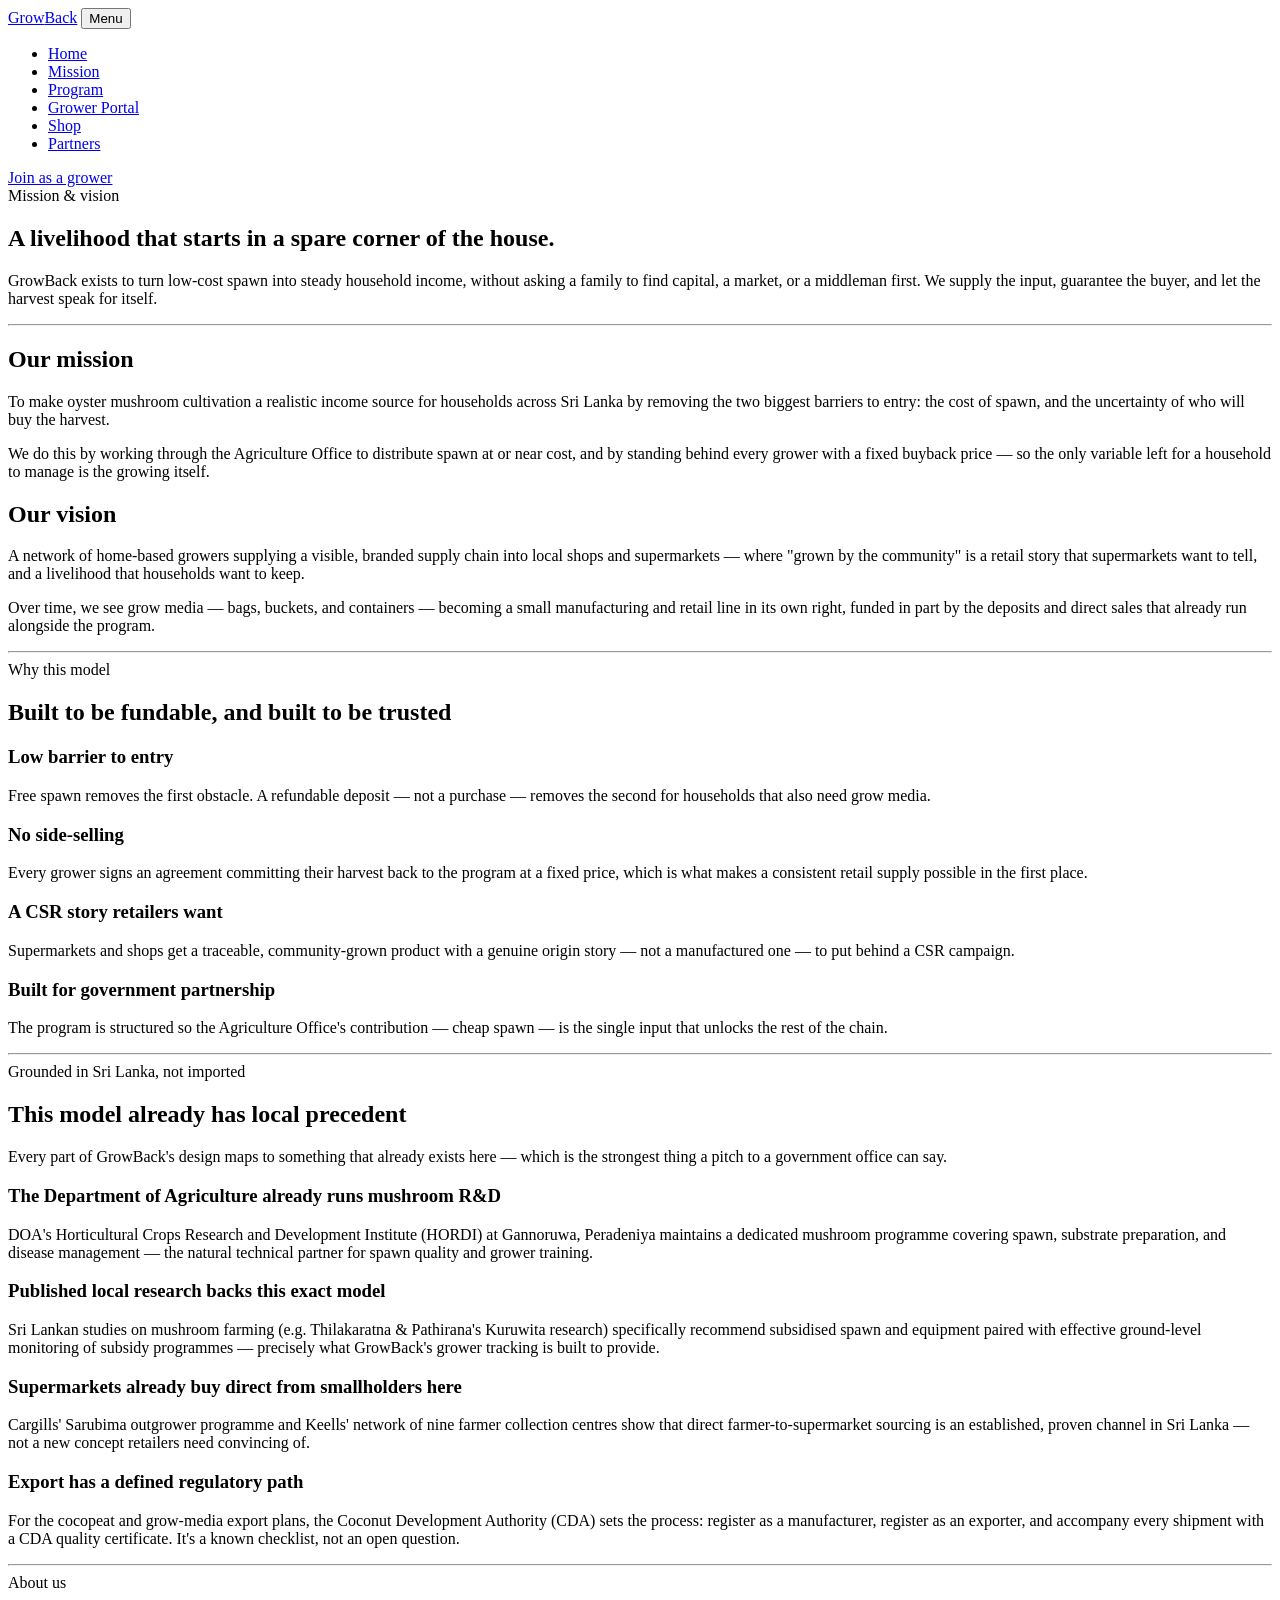
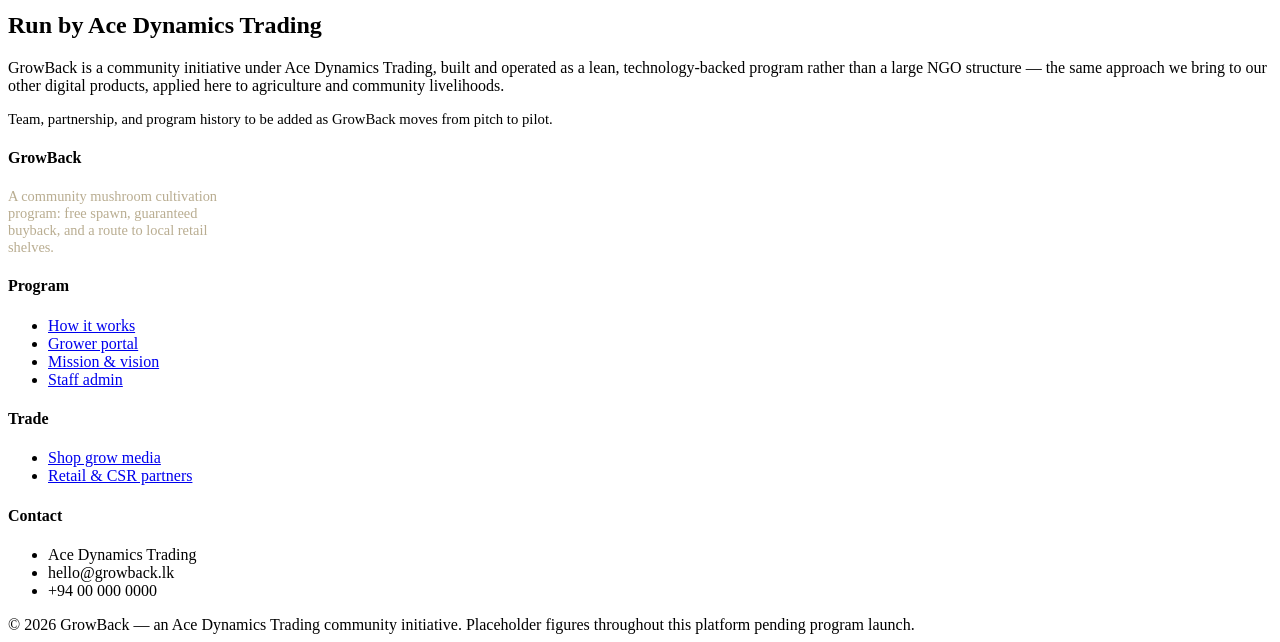
==== about.html @ 259f2a93 "Add files via upload" ====
<!DOCTYPE html>
<html lang="en">
<head>
<meta charset="UTF-8">
<meta name="viewport" content="width=device-width, initial-scale=1.0">
<title>Mission &amp; Vision — GrowBack</title>
<link rel="preconnect" href="https://fonts.googleapis.com">
<link href="https://fonts.googleapis.com/css2?family=Fraunces:ital,wght@0,340;0,460;0,560;1,460&family=Public+Sans:wght@400;500;600&display=swap" rel="stylesheet">
<link rel="stylesheet" href="css/styles.css">
</head>
<body>

<header class="site">
  <div class="site-nav">
    <a href="index.html" class="wordmark">Grow<span>Back</span></a>
    <button class="nav-toggle">Menu</button>
    <ul class="nav-links">
      <li><a href="index.html">Home</a></li>
      <li><a href="about.html" class="active">Mission</a></li>
      <li><a href="program.html">Program</a></li>
      <li><a href="portal.html">Grower Portal</a></li>
      <li><a href="shop.html">Shop</a></li>
      <li><a href="partners.html">Partners</a></li>
    </ul>
    <div id="google_translate_element" class="gtranslate"></div>
    <a href="portal.html#signup" class="nav-cta">Join as a grower</a>
  </div>
</header>

<section class="tight">
  <div class="container">
    <div class="eyebrow">Mission &amp; vision</div>
    <h1 class="max-measure">A livelihood that starts in a spare corner of the house.</h1>
    <p class="lede max-measure">GrowBack exists to turn low-cost spawn into steady household income, without asking a family to find capital, a market, or a middleman first. We supply the input, guarantee the buyer, and let the harvest speak for itself.</p>
  </div>
</section>

<hr class="rule">

<section>
  <div class="container two-col">
    <div>
      <h2>Our mission</h2>
      <p>To make oyster mushroom cultivation a realistic income source for households across Sri Lanka by removing the two biggest barriers to entry: the cost of spawn, and the uncertainty of who will buy the harvest.</p>
      <p>We do this by working through the Agriculture Office to distribute spawn at or near cost, and by standing behind every grower with a fixed buyback price — so the only variable left for a household to manage is the growing itself.</p>
    </div>
    <div>
      <h2>Our vision</h2>
      <p>A network of home-based growers supplying a visible, branded supply chain into local shops and supermarkets — where "grown by the community" is a retail story that supermarkets want to tell, and a livelihood that households want to keep.</p>
      <p>Over time, we see grow media — bags, buckets, and containers — becoming a small manufacturing and retail line in its own right, funded in part by the deposits and direct sales that already run alongside the program.</p>
    </div>
  </div>
</section>

<hr class="rule">

<section style="background:var(--bg-alt);">
  <div class="container">
    <div class="section-head">
      <div class="eyebrow">Why this model</div>
      <h2>Built to be fundable, and built to be trusted</h2>
    </div>
    <div class="card-grid">
      <div class="card">
        <h3>Low barrier to entry</h3>
        <p style="color:var(--ink-soft);">Free spawn removes the first obstacle. A refundable deposit — not a purchase — removes the second for households that also need grow media.</p>
      </div>
      <div class="card">
        <h3>No side-selling</h3>
        <p style="color:var(--ink-soft);">Every grower signs an agreement committing their harvest back to the program at a fixed price, which is what makes a consistent retail supply possible in the first place.</p>
      </div>
      <div class="card">
        <h3>A CSR story retailers want</h3>
        <p style="color:var(--ink-soft);">Supermarkets and shops get a traceable, community-grown product with a genuine origin story — not a manufactured one — to put behind a CSR campaign.</p>
      </div>
      <div class="card">
        <h3>Built for government partnership</h3>
        <p style="color:var(--ink-soft);">The program is structured so the Agriculture Office's contribution — cheap spawn — is the single input that unlocks the rest of the chain.</p>
      </div>
    </div>
  </div>
</section>

<hr class="rule">

<section>
  <div class="container">
    <div class="section-head">
      <div class="eyebrow">Grounded in Sri Lanka, not imported</div>
      <h2>This model already has local precedent</h2>
      <p>Every part of GrowBack's design maps to something that already exists here — which is the strongest thing a pitch to a government office can say.</p>
    </div>
    <div class="card-grid">
      <div class="card">
        <h3>The Department of Agriculture already runs mushroom R&amp;D</h3>
        <p style="color:var(--ink-soft);">DOA's Horticultural Crops Research and Development Institute (HORDI) at Gannoruwa, Peradeniya maintains a dedicated mushroom programme covering spawn, substrate preparation, and disease management — the natural technical partner for spawn quality and grower training.</p>
      </div>
      <div class="card">
        <h3>Published local research backs this exact model</h3>
        <p style="color:var(--ink-soft);">Sri Lankan studies on mushroom farming (e.g. Thilakaratna &amp; Pathirana's Kuruwita research) specifically recommend subsidised spawn and equipment paired with effective ground-level monitoring of subsidy programmes — precisely what GrowBack's grower tracking is built to provide.</p>
      </div>
      <div class="card">
        <h3>Supermarkets already buy direct from smallholders here</h3>
        <p style="color:var(--ink-soft);">Cargills' Sarubima outgrower programme and Keells' network of nine farmer collection centres show that direct farmer-to-supermarket sourcing is an established, proven channel in Sri Lanka — not a new concept retailers need convincing of.</p>
      </div>
      <div class="card">
        <h3>Export has a defined regulatory path</h3>
        <p style="color:var(--ink-soft);">For the cocopeat and grow-media export plans, the Coconut Development Authority (CDA) sets the process: register as a manufacturer, register as an exporter, and accompany every shipment with a CDA quality certificate. It's a known checklist, not an open question.</p>
      </div>
    </div>
  </div>
</section>

<hr class="rule">

<section>
  <div class="container">
    <div class="section-head">
      <div class="eyebrow">About us</div>
      <h2>Run by Ace Dynamics Trading</h2>
      <p>GrowBack is a community initiative under Ace Dynamics Trading, built and operated as a lean, technology-backed program rather than a large NGO structure — the same approach we bring to our other digital products, applied here to agriculture and community livelihoods.</p>
      <p style="color:var(--ink-soft);font-size:.92rem;">Team, partnership, and program history to be added as GrowBack moves from pitch to pilot.</p>
    </div>
  </div>
</section>

<footer class="site">
  <div class="container">
    <div class="footer-grid">
      <div>
        <h4>GrowBack</h4>
        <p style="color:#B9AD91;font-size:.9rem;max-width:32ch;">A community mushroom cultivation program: free spawn, guaranteed buyback, and a route to local retail shelves.</p>
      </div>
      <div><h4>Program</h4><ul><li><a href="program.html">How it works</a></li><li><a href="portal.html">Grower portal</a></li><li><a href="about.html">Mission &amp; vision</a></li><li><a href="admin.html">Staff admin</a></li></ul></div>
      <div><h4>Trade</h4><ul><li><a href="shop.html">Shop grow media</a></li><li><a href="partners.html">Retail &amp; CSR partners</a></li></ul></div>
      <div><h4>Contact</h4><ul><li>Ace Dynamics Trading</li><li>hello@growback.lk</li><li>+94 00 000 0000</li></ul></div>
    </div>
    <div class="footer-bottom">
      <span>© 2026 GrowBack — an Ace Dynamics Trading community initiative.</span>
      <span>Placeholder figures throughout this platform pending program launch.</span>
    </div>
  </div>
</footer>
<script type="text/javascript">
  function googleTranslateElementInit() {
    new google.translate.TranslateElement({
      pageLanguage: 'en',
      includedLanguages: 'si,ta,en,hi,ar,zh-CN,fr,de,es,ja,ko,ru,pt,it,nl,th,vi,ur,bn,ms,tl,pl,tr,fa,he,el,sv,uk,ro,id',
      layout: google.translate.TranslateElement.InlineLayout.SIMPLE
    }, 'google_translate_element');
  }
</script>
<script type="text/javascript" src="https://translate.google.com/translate_a/element.js?cb=googleTranslateElementInit"></script>
<script src="js/app.js"></script>
</body>
</html>
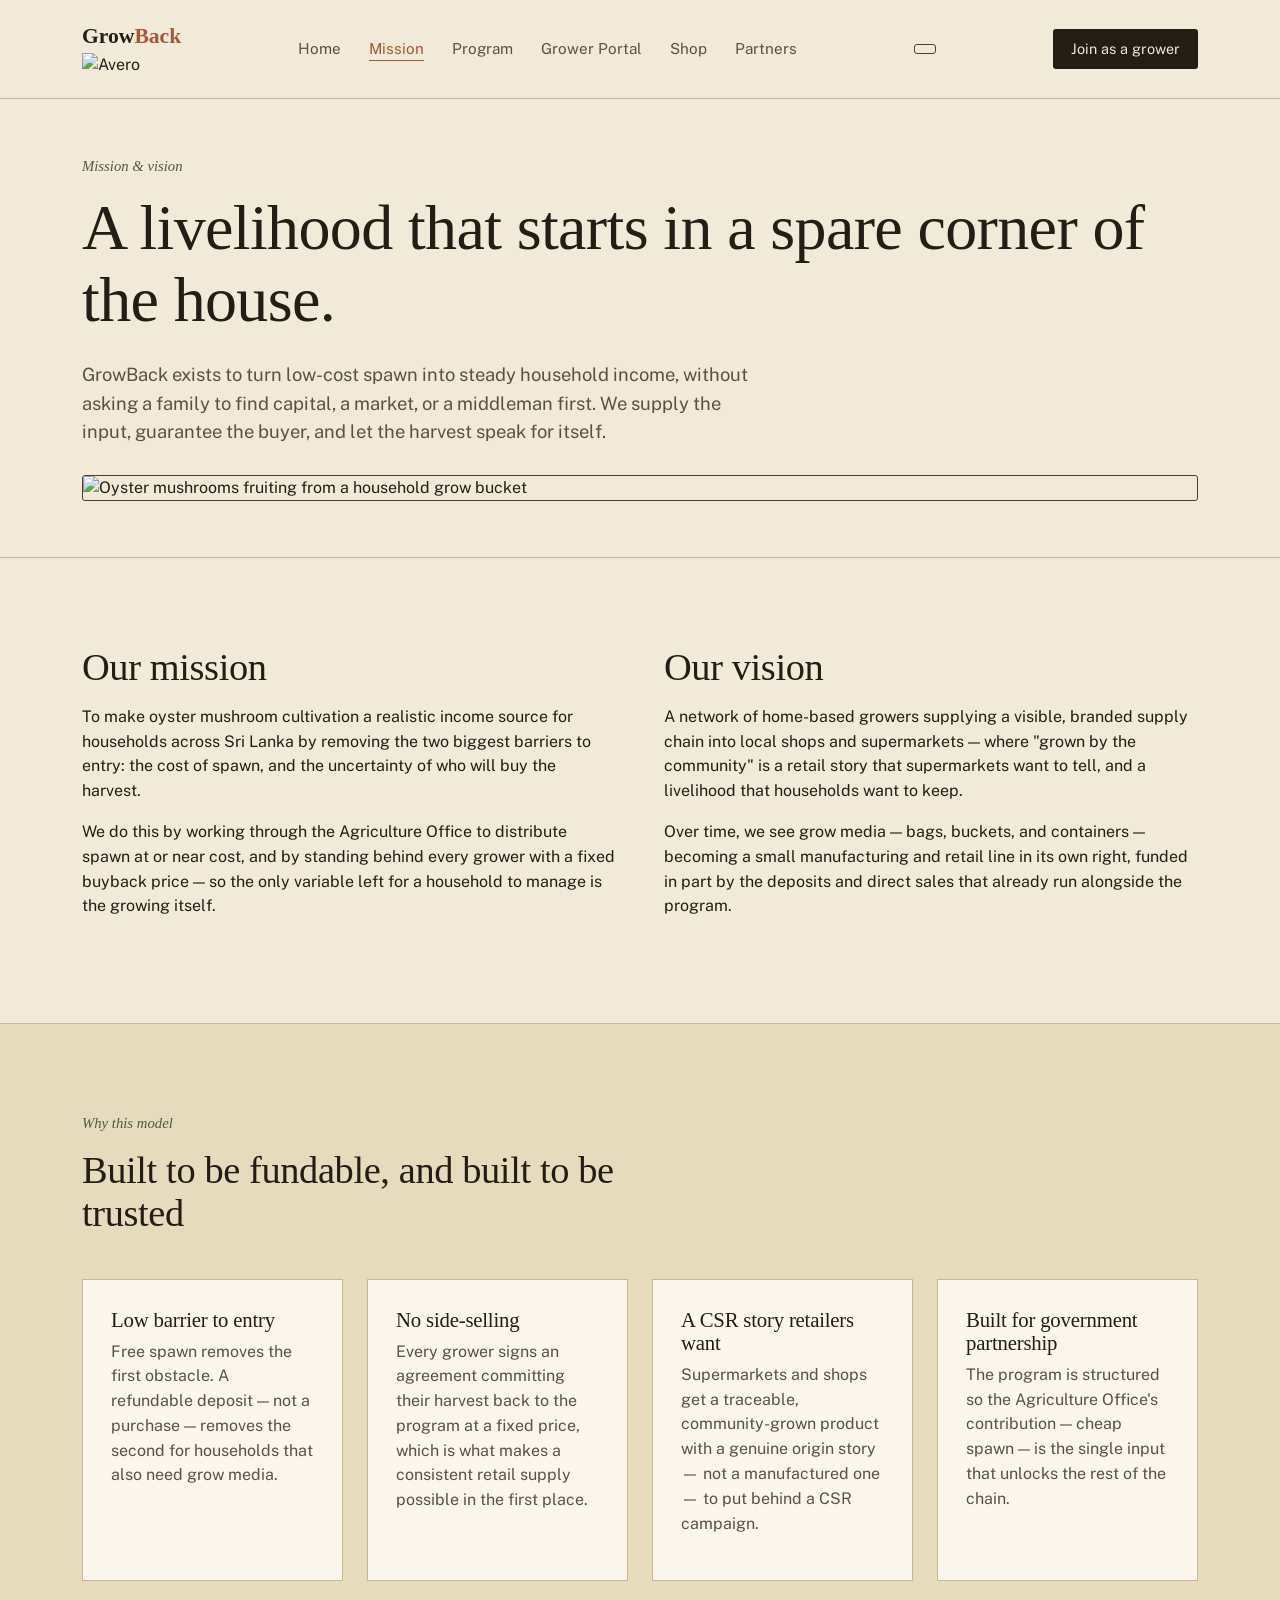
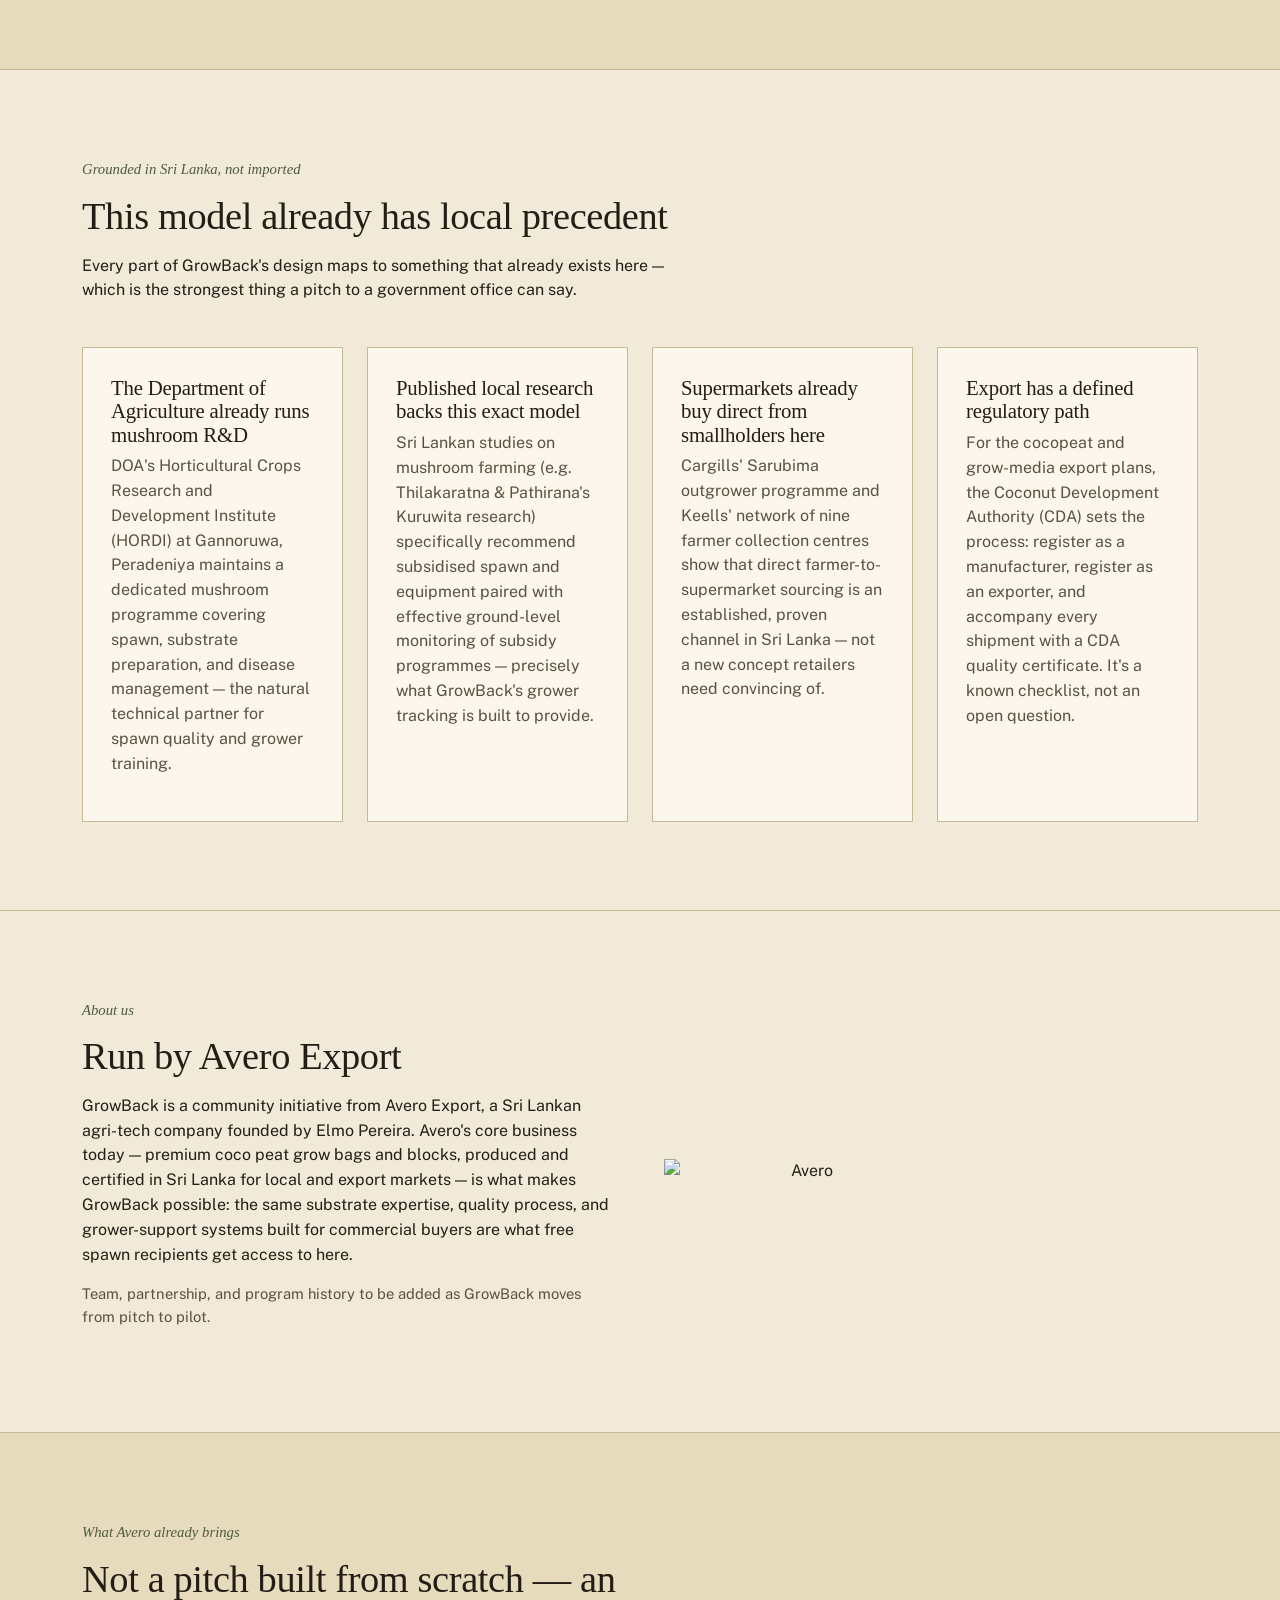
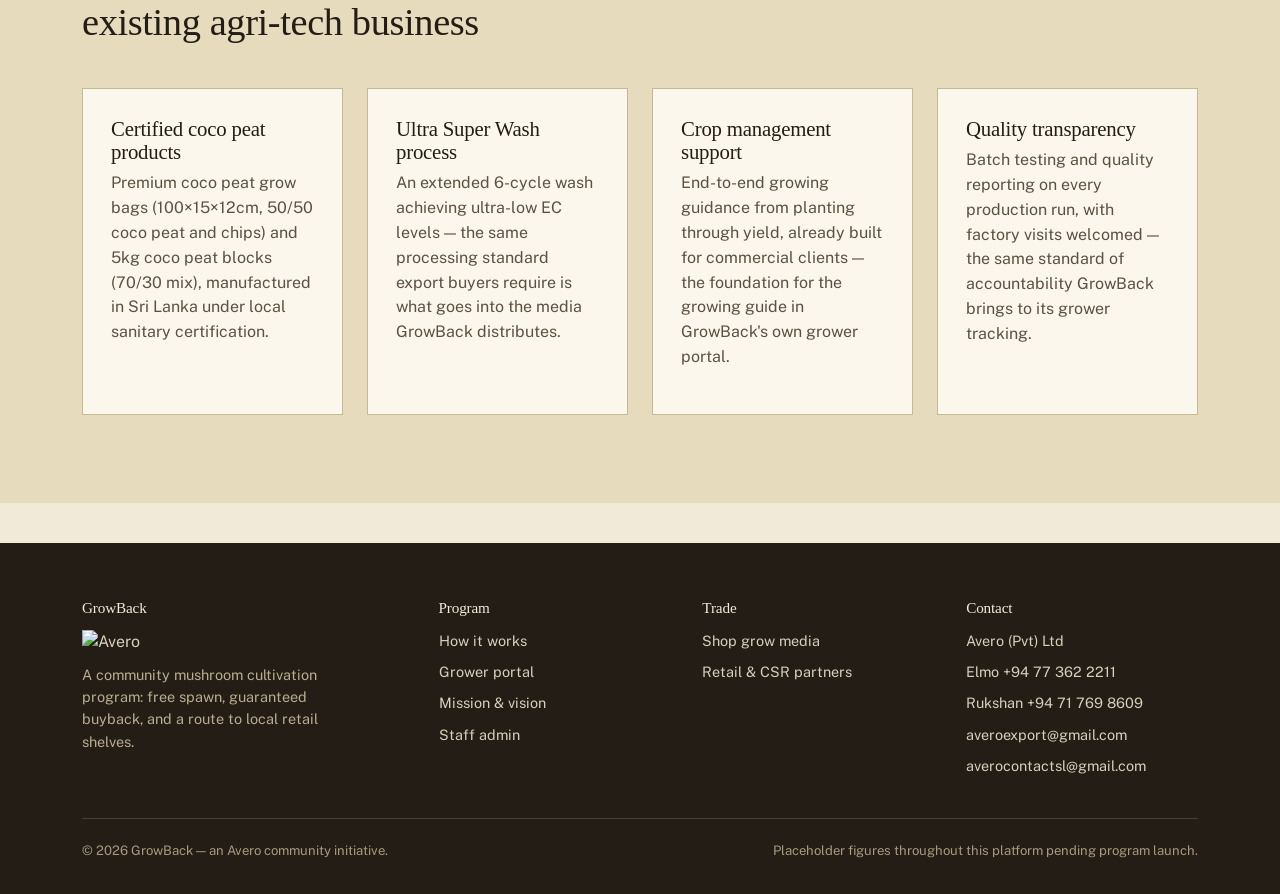
==== commit 9c651e30: "Add files via upload" ====
--- a/about.html
+++ b/about.html
@@ -12,7 +12,11 @@
 
 <header class="site">
   <div class="site-nav">
-    <a href="index.html" class="wordmark">Grow<span>Back</span></a>
+    <div class="brand-lockup">
+      <a href="index.html" class="wordmark">Grow<span>Back</span></a>
+      <span class="divider"></span>
+      <img src="img/avero-logo.png" alt="Avero">
+    </div>
     <button class="nav-toggle">Menu</button>
     <ul class="nav-links">
       <li><a href="index.html">Home</a></li>
@@ -32,6 +36,9 @@
     <div class="eyebrow">Mission &amp; vision</div>
     <h1 class="max-measure">A livelihood that starts in a spare corner of the house.</h1>
     <p class="lede max-measure">GrowBack exists to turn low-cost spawn into steady household income, without asking a family to find capital, a market, or a middleman first. We supply the input, guarantee the buyer, and let the harvest speak for itself.</p>
+  </div>
+  <div class="container" style="margin-top:28px;">
+    <img src="img/product-bucket.jpg" alt="Oyster mushrooms fruiting from a household grow bucket" style="width:100%;border:1px solid var(--line-dark);border-radius:var(--radius);">
   </div>
 </section>
 
@@ -114,12 +121,44 @@
 <hr class="rule">
 
 <section>
+  <div class="container two-col" style="align-items:center;">
+    <div class="section-head" style="margin-bottom:0;">
+      <div class="eyebrow">About us</div>
+      <h2>Run by Avero Export</h2>
+      <p>GrowBack is a community initiative from Avero Export, a Sri Lankan agri-tech company founded by Elmo Pereira. Avero's core business today — premium coco peat grow bags and blocks, produced and certified in Sri Lanka for local and export markets — is what makes GrowBack possible: the same substrate expertise, quality process, and grower-support systems built for commercial buyers are what free spawn recipients get access to here.</p>
+      <p style="color:var(--ink-soft);font-size:.92rem;">Team, partnership, and program history to be added as GrowBack moves from pitch to pilot.</p>
+    </div>
+    <div style="text-align:center;">
+      <img src="img/avero-logo.png" alt="Avero" style="max-width:280px;width:100%;">
+    </div>
+  </div>
+</section>
+
+<hr class="rule">
+
+<section style="background:var(--bg-alt);">
   <div class="container">
     <div class="section-head">
-      <div class="eyebrow">About us</div>
-      <h2>Run by Ace Dynamics Trading</h2>
-      <p>GrowBack is a community initiative under Ace Dynamics Trading, built and operated as a lean, technology-backed program rather than a large NGO structure — the same approach we bring to our other digital products, applied here to agriculture and community livelihoods.</p>
-      <p style="color:var(--ink-soft);font-size:.92rem;">Team, partnership, and program history to be added as GrowBack moves from pitch to pilot.</p>
+      <div class="eyebrow">What Avero already brings</div>
+      <h2>Not a pitch built from scratch — an existing agri-tech business</h2>
+    </div>
+    <div class="card-grid">
+      <div class="card">
+        <h3>Certified coco peat products</h3>
+        <p style="color:var(--ink-soft);">Premium coco peat grow bags (100×15×12cm, 50/50 coco peat and chips) and 5kg coco peat blocks (70/30 mix), manufactured in Sri Lanka under local sanitary certification.</p>
+      </div>
+      <div class="card">
+        <h3>Ultra Super Wash process</h3>
+        <p style="color:var(--ink-soft);">An extended 6-cycle wash achieving ultra-low EC levels — the same processing standard export buyers require is what goes into the media GrowBack distributes.</p>
+      </div>
+      <div class="card">
+        <h3>Crop management support</h3>
+        <p style="color:var(--ink-soft);">End-to-end growing guidance from planting through yield, already built for commercial clients — the foundation for the growing guide in GrowBack's own grower portal.</p>
+      </div>
+      <div class="card">
+        <h3>Quality transparency</h3>
+        <p style="color:var(--ink-soft);">Batch testing and quality reporting on every production run, with factory visits welcomed — the same standard of accountability GrowBack brings to its grower tracking.</p>
+      </div>
     </div>
   </div>
 </section>
@@ -129,14 +168,15 @@
     <div class="footer-grid">
       <div>
         <h4>GrowBack</h4>
+        <img src="img/avero-logo.png" alt="Avero" style="height:22px;width:auto;margin-bottom:12px;">
         <p style="color:#B9AD91;font-size:.9rem;max-width:32ch;">A community mushroom cultivation program: free spawn, guaranteed buyback, and a route to local retail shelves.</p>
       </div>
       <div><h4>Program</h4><ul><li><a href="program.html">How it works</a></li><li><a href="portal.html">Grower portal</a></li><li><a href="about.html">Mission &amp; vision</a></li><li><a href="admin.html">Staff admin</a></li></ul></div>
       <div><h4>Trade</h4><ul><li><a href="shop.html">Shop grow media</a></li><li><a href="partners.html">Retail &amp; CSR partners</a></li></ul></div>
-      <div><h4>Contact</h4><ul><li>Ace Dynamics Trading</li><li>hello@growback.lk</li><li>+94 00 000 0000</li></ul></div>
+      <div><h4>Contact</h4><ul><li>Avero (Pvt) Ltd</li><li>Elmo +94 77 362 2211</li><li>Rukshan +94 71 769 8609</li><li>averoexport@gmail.com</li><li>averocontactsl@gmail.com</li></ul></div>
     </div>
     <div class="footer-bottom">
-      <span>© 2026 GrowBack — an Ace Dynamics Trading community initiative.</span>
+      <span>© 2026 GrowBack — an Avero community initiative.</span>
       <span>Placeholder figures throughout this platform pending program launch.</span>
     </div>
   </div>
--- a/css/styles.css
+++ b/css/styles.css
@@ -0,0 +1,499 @@
+/* =========================================================
+   Design tokens
+   Subject: community mushroom cultivation program — spawn
+   distribution, buyback, grow media, CSR retail partnership.
+   Palette drawn from the mushroom itself: bark, cap tan,
+   spore print, parchment ledger paper, clay pot, moss.
+   ========================================================= */
+:root {
+  --bg:        #F1EAD9;   /* parchment / ledger paper */
+  --bg-alt:    #E7DBBE;   /* deeper paper for alt sections */
+  --bg-dark:   #241D15;   /* bark brown, near-black */
+  --ink:       #241D15;   /* bark brown, primary text */
+  --ink-soft:  #5B5142;   /* muted bark for secondary text */
+  --line:      #C7B896;   /* hairline rule on paper */
+  --line-dark: #4A4030;   /* hairline rule on bark */
+  --tan:       #C9A66B;   /* mushroom cap tan */
+  --clay:      #A85736;   /* terracotta pot — primary CTA */
+  --clay-deep: #8A4529;
+  --moss:      #4E5B3D;   /* moss green — growth / CSR */
+  --spore:     #7C6E93;   /* spore-print lilac-grey — tier B / info */
+  --paper-card:#FBF7EC;
+
+  --font-display: "Fraunces", "Iowan Old Style", Georgia, serif;
+  --font-body: "Public Sans", "Inter", -apple-system, sans-serif;
+
+  --measure: 62ch;
+  --radius: 3px;
+}
+
+* { box-sizing: border-box; }
+html { scroll-behavior: smooth; }
+
+body {
+  margin: 0;
+  background: var(--bg);
+  color: var(--ink);
+  font-family: var(--font-body);
+  font-size: 16px;
+  line-height: 1.55;
+  -webkit-font-smoothing: antialiased;
+}
+
+img, svg { max-width: 100%; display: block; }
+
+a { color: inherit; }
+
+h1, h2, h3, h4 {
+  font-family: var(--font-display);
+  font-weight: 500;
+  line-height: 1.12;
+  margin: 0 0 0.4em;
+  letter-spacing: -0.01em;
+}
+
+h1 { font-size: clamp(2.4rem, 5vw, 4rem); font-weight: 460; }
+h2 { font-size: clamp(1.7rem, 3vw, 2.4rem); }
+h3 { font-size: 1.3rem; }
+
+p { margin: 0 0 1em; max-width: var(--measure); }
+p.lede { font-size: 1.15rem; color: var(--ink-soft); }
+
+.container {
+  max-width: 1180px;
+  margin: 0 auto;
+  padding: 0 32px;
+}
+
+section { padding: 88px 0; }
+section.tight { padding: 56px 0; }
+
+.rule {
+  border: none;
+  border-top: 1px solid var(--line);
+  margin: 0;
+}
+
+/* ---------------- Header / nav ---------------- */
+header.site {
+  border-bottom: 1px solid var(--line);
+  background: var(--bg);
+  position: sticky;
+  top: 0;
+  z-index: 40;
+}
+.site-nav {
+  max-width: 1180px;
+  margin: 0 auto;
+  padding: 20px 32px;
+  display: flex;
+  align-items: center;
+  justify-content: space-between;
+  gap: 24px;
+}
+.wordmark {
+  font-family: var(--font-display);
+  font-size: 1.35rem;
+  font-weight: 560;
+  text-decoration: none;
+  color: var(--ink);
+  white-space: nowrap;
+}
+.wordmark span { color: var(--clay); }
+.nav-links {
+  display: flex;
+  gap: 28px;
+  list-style: none;
+  margin: 0;
+  padding: 0;
+  flex-wrap: wrap;
+}
+.nav-links a {
+  text-decoration: none;
+  font-size: 0.95rem;
+  color: var(--ink-soft);
+  border-bottom: 1px solid transparent;
+  padding-bottom: 3px;
+  transition: color .15s, border-color .15s;
+}
+.nav-links a:hover, .nav-links a.active {
+  color: var(--clay);
+  border-color: var(--clay);
+}
+.nav-cta {
+  font-size: 0.9rem;
+  padding: 9px 18px;
+  background: var(--ink);
+  color: var(--bg);
+  text-decoration: none;
+  border-radius: var(--radius);
+  white-space: nowrap;
+}
+.nav-cta:hover { background: var(--clay); }
+.nav-toggle { display: none; }
+
+/* ---------------- Google Translate widget ---------------- */
+.gtranslate {
+  border: 1px solid var(--line-dark);
+  border-radius: var(--radius);
+  padding: 4px 10px;
+  background: var(--bg);
+}
+.gtranslate .goog-te-gadget { font-family: var(--font-body) !important; font-size: 0 !important; color: transparent !important; }
+.gtranslate .goog-te-gadget > span > a { font-size: 0.88rem !important; }
+.gtranslate select.goog-te-combo {
+  font-family: var(--font-body);
+  font-size: 0.88rem;
+  color: var(--ink);
+  background: var(--bg);
+  border: none;
+  padding: 2px 0;
+}
+.goog-te-banner-frame { display: none !important; }
+body { top: 0 !important; }
+.goog-tooltip, .goog-tooltip:hover { display: none !important; }
+.goog-text-highlight { background: none !important; box-shadow: none !important; }
+@media (max-width: 820px) { .gtranslate { order: 2; margin-top: 12px; } }
+
+@media (max-width: 820px) {
+  .nav-links { display: none; }
+  .nav-toggle {
+    display: inline-block;
+    background: none; border: 1px solid var(--line-dark);
+    padding: 8px 12px; border-radius: var(--radius); cursor: pointer;
+    font-family: var(--font-body); font-size: .85rem;
+  }
+  .site-nav.open .nav-links {
+    display: flex; flex-direction: column; width: 100%;
+    order: 3; padding-top: 16px; gap: 14px;
+  }
+}
+
+/* ---------------- Buttons ---------------- */
+.btn {
+  display: inline-flex;
+  align-items: center;
+  gap: 8px;
+  padding: 13px 26px;
+  border-radius: var(--radius);
+  text-decoration: none;
+  font-size: 0.96rem;
+  border: 1px solid transparent;
+  cursor: pointer;
+  font-family: var(--font-body);
+  transition: background .15s, color .15s, border-color .15s;
+}
+.btn-primary { background: var(--clay); color: var(--bg); }
+.btn-primary:hover { background: var(--clay-deep); }
+.btn-outline { border-color: var(--ink); color: var(--ink); background: transparent; }
+.btn-outline:hover { background: var(--ink); color: var(--bg); }
+.btn-moss { background: var(--moss); color: var(--bg); }
+.btn-moss:hover { background: #3c4630; }
+.btn-block { width: 100%; justify-content: center; }
+.btn[disabled] { opacity: .45; cursor: not-allowed; }
+
+/* ---------------- Hero ---------------- */
+.hero {
+  padding: 72px 0 64px;
+}
+.hero-grid {
+  display: grid;
+  grid-template-columns: 1.1fr 1fr;
+  gap: 56px;
+  align-items: center;
+}
+@media (max-width: 900px) {
+  .hero-grid { grid-template-columns: 1fr; }
+}
+.eyebrow {
+  font-size: 0.92rem;
+  color: var(--moss);
+  margin-bottom: 14px;
+  font-style: italic;
+  font-family: var(--font-display);
+}
+.hero-actions { display: flex; gap: 14px; margin-top: 28px; flex-wrap: wrap; }
+
+/* ---------------- Ledger stat row ---------------- */
+.ledger-row {
+  display: grid;
+  grid-template-columns: repeat(auto-fit, minmax(180px, 1fr));
+  border-top: 1px solid var(--line);
+  border-bottom: 1px solid var(--line);
+}
+.ledger-cell {
+  padding: 28px 32px;
+  border-left: 1px solid var(--line);
+}
+.ledger-cell:first-child { border-left: none; }
+.ledger-num {
+  font-family: var(--font-display);
+  font-size: 2.1rem;
+  color: var(--clay);
+  display: block;
+}
+.ledger-label { color: var(--ink-soft); font-size: 0.92rem; }
+
+/* ---------------- Registry / tier cards ---------------- */
+.tier-grid {
+  display: grid;
+  grid-template-columns: 1fr 1fr;
+  gap: 0;
+  border: 1px solid var(--line-dark);
+}
+@media (max-width: 780px) { .tier-grid { grid-template-columns: 1fr; } }
+.tier-card {
+  background: var(--paper-card);
+  padding: 40px 36px;
+  position: relative;
+  border-left: 1px solid var(--line-dark);
+}
+.tier-card:first-child { border-left: none; }
+.tier-mark {
+  position: absolute;
+  top: 24px; right: 28px;
+  font-family: var(--font-display);
+  font-style: italic;
+  color: var(--line);
+  font-size: 2.4rem;
+}
+.tier-label {
+  display: inline-block;
+  font-size: 0.8rem;
+  letter-spacing: 0.03em;
+  color: var(--bg);
+  background: var(--ink);
+  padding: 4px 10px;
+  border-radius: var(--radius);
+  margin-bottom: 18px;
+}
+.tier-label.b { background: var(--spore); }
+.tier-list { list-style: none; padding: 0; margin: 20px 0 0; }
+.tier-list li {
+  padding: 10px 0;
+  border-top: 1px solid var(--line);
+  font-size: 0.95rem;
+  color: var(--ink-soft);
+}
+
+/* ---------------- Numbered process ---------------- */
+.process {
+  display: grid;
+  grid-template-columns: repeat(5, 1fr);
+  gap: 0;
+}
+@media (max-width: 900px) { .process { grid-template-columns: 1fr 1fr; } }
+@media (max-width: 520px) { .process { grid-template-columns: 1fr; } }
+.step {
+  padding: 24px 22px 24px 0;
+  border-top: 2px solid var(--ink);
+}
+.step-num {
+  font-family: var(--font-display);
+  font-style: italic;
+  color: var(--clay);
+  font-size: 1.1rem;
+  display: block;
+  margin-bottom: 10px;
+}
+
+/* ---------------- Cards (registry style, not SaaS shadow kit) ---------------- */
+.card {
+  background: var(--paper-card);
+  border: 1px solid var(--line);
+  padding: 28px;
+}
+.card + .card { margin-top: 0; }
+.card-grid {
+  display: grid;
+  grid-template-columns: repeat(auto-fit, minmax(240px, 1fr));
+  gap: 24px;
+}
+
+/* ---------------- Forms ---------------- */
+.field { margin-bottom: 20px; }
+.field label {
+  display: block;
+  font-size: 0.88rem;
+  color: var(--ink-soft);
+  margin-bottom: 6px;
+}
+.field input, .field select, .field textarea {
+  width: 100%;
+  padding: 11px 13px;
+  border: 1px solid var(--line-dark);
+  background: var(--bg);
+  border-radius: var(--radius);
+  font-family: var(--font-body);
+  font-size: 0.98rem;
+  color: var(--ink);
+}
+.field input:focus, .field select:focus, .field textarea:focus {
+  outline: 2px solid var(--clay);
+  outline-offset: 1px;
+}
+.field-row { display: grid; grid-template-columns: 1fr 1fr; gap: 16px; }
+@media (max-width: 600px) { .field-row { grid-template-columns: 1fr; } }
+.checkbox-row {
+  display: flex; align-items: flex-start; gap: 10px;
+  font-size: 0.92rem; color: var(--ink-soft);
+  padding: 14px; border: 1px solid var(--line);
+  background: var(--bg-alt);
+}
+.checkbox-row input { margin-top: 3px; }
+
+/* ---------------- Agreement text block ---------------- */
+.agreement-box {
+  border: 1px solid var(--line-dark);
+  background: var(--paper-card);
+  padding: 26px 28px;
+  max-height: 260px;
+  overflow-y: auto;
+  font-size: 0.92rem;
+  color: var(--ink-soft);
+}
+.agreement-box h4 { color: var(--ink); margin-top: 1.2em; }
+.agreement-box h4:first-child { margin-top: 0; }
+.agreement-box ol { padding-left: 1.2em; }
+.agreement-box li { margin-bottom: 0.6em; }
+
+/* ---------------- Table (ledger) ---------------- */
+table.ledger { width: 100%; border-collapse: collapse; font-size: 0.93rem; }
+table.ledger th, table.ledger td {
+  text-align: left;
+  padding: 12px 14px;
+  border-bottom: 1px solid var(--line);
+}
+table.ledger th {
+  font-family: var(--font-display);
+  font-weight: 500;
+  color: var(--ink-soft);
+  font-size: 0.85rem;
+}
+.badge {
+  display: inline-block;
+  padding: 3px 9px;
+  border-radius: var(--radius);
+  font-size: 0.78rem;
+}
+.badge.free { background: #E4E9DB; color: var(--moss); }
+.badge.deposit { background: #E6E1EE; color: var(--spore); }
+.badge.pending { background: #F1E5D3; color: var(--clay-deep); }
+.badge.returned { background: #E4E9DB; color: var(--moss); }
+
+/* ---------------- Shop ---------------- */
+.product-grid {
+  display: grid;
+  grid-template-columns: repeat(auto-fit, minmax(230px, 1fr));
+  gap: 28px;
+}
+.product-card {
+  border: 1px solid var(--line);
+  background: var(--paper-card);
+}
+.product-media {
+  aspect-ratio: 4/3;
+  background: var(--bg-alt);
+  display: flex; align-items: center; justify-content: center;
+  border-bottom: 1px solid var(--line);
+}
+.product-body { padding: 20px; }
+.product-price { font-family: var(--font-display); font-size: 1.3rem; color: var(--clay); margin: 6px 0 14px; }
+.qty-row { display: flex; align-items: center; gap: 10px; margin-bottom: 12px; }
+.qty-row button {
+  width: 30px; height: 30px; border: 1px solid var(--line-dark);
+  background: var(--bg); cursor: pointer; font-size: 1rem; border-radius: var(--radius);
+}
+.qty-row input { width: 46px; text-align: center; padding: 6px; border: 1px solid var(--line-dark); border-radius: var(--radius); }
+
+.cart-drawer {
+  position: fixed; top: 0; right: 0; height: 100vh; width: min(380px, 92vw);
+  background: var(--paper-card); border-left: 1px solid var(--line-dark);
+  transform: translateX(100%); transition: transform .25s ease;
+  z-index: 60; display: flex; flex-direction: column; padding: 26px;
+  overflow-y: auto;
+}
+.cart-drawer.open { transform: translateX(0); }
+.cart-overlay {
+  position: fixed; inset: 0; background: rgba(36,29,21,.4); z-index: 55;
+  opacity: 0; pointer-events: none; transition: opacity .25s;
+}
+.cart-overlay.open { opacity: 1; pointer-events: auto; }
+.cart-item { display: flex; justify-content: space-between; gap: 10px; padding: 12px 0; border-bottom: 1px solid var(--line); font-size: 0.92rem; }
+.cart-fab {
+  position: fixed; bottom: 26px; right: 26px; z-index: 50;
+  background: var(--ink); color: var(--bg); border: none;
+  padding: 14px 20px; border-radius: 30px; cursor: pointer;
+  font-family: var(--font-body); font-size: 0.95rem;
+  box-shadow: 0 4px 14px rgba(0,0,0,.18);
+}
+
+/* ---------------- Dashboard ---------------- */
+.dash-grid {
+  display: grid;
+  grid-template-columns: 260px 1fr;
+  gap: 40px;
+}
+@media (max-width: 800px) { .dash-grid { grid-template-columns: 1fr; } }
+.dash-side .card { margin-bottom: 16px; }
+.dash-side h4 { margin-bottom: 4px; }
+.status-pill { font-size: 0.85rem; padding: 3px 10px; border-radius: var(--radius); background: var(--bg-alt); }
+
+/* ---------------- Partner / CSR logo row ---------------- */
+.logo-row {
+  display: flex; flex-wrap: wrap; gap: 18px;
+}
+.logo-slot {
+  width: 160px; height: 88px;
+  border: 1px dashed var(--line-dark);
+  display: flex; align-items: center; justify-content: center;
+  font-size: 0.8rem; color: var(--ink-soft); text-align: center; padding: 8px;
+}
+
+/* ---------------- Footer ---------------- */
+footer.site {
+  background: var(--bg-dark);
+  color: #D8CFBB;
+  padding: 56px 0 32px;
+  margin-top: 40px;
+}
+footer.site a { color: #D8CFBB; text-decoration: none; }
+footer.site a:hover { color: var(--tan); }
+.footer-grid {
+  display: grid;
+  grid-template-columns: 1.4fr 1fr 1fr 1fr;
+  gap: 32px;
+  padding-bottom: 32px;
+  border-bottom: 1px solid var(--line-dark);
+}
+@media (max-width: 760px) { .footer-grid { grid-template-columns: 1fr 1fr; } }
+.footer-grid h4 { color: #F1EAD9; font-size: 0.95rem; margin-bottom: 14px; }
+.footer-grid ul { list-style: none; padding: 0; margin: 0; }
+.footer-grid li { margin-bottom: 9px; font-size: 0.9rem; }
+.footer-bottom {
+  padding-top: 22px; display: flex; justify-content: space-between;
+  font-size: 0.82rem; color: #A79A80; flex-wrap: wrap; gap: 10px;
+}
+
+/* ---------------- Utility ---------------- */
+.text-center { text-align: center; }
+.mt-0 { margin-top: 0; }
+.max-measure { max-width: var(--measure); }
+.two-col {
+  display: grid; grid-template-columns: 1fr 1fr; gap: 48px; align-items: start;
+}
+@media (max-width: 820px) { .two-col { grid-template-columns: 1fr; } }
+.section-head { max-width: 640px; margin-bottom: 44px; }
+.toast {
+  position: fixed; bottom: 26px; left: 50%; transform: translateX(-50%) translateY(20px);
+  background: var(--ink); color: var(--bg); padding: 13px 22px; border-radius: var(--radius);
+  font-size: 0.92rem; opacity: 0; transition: opacity .2s, transform .2s; z-index: 80;
+  pointer-events: none;
+}
+.toast.show { opacity: 1; transform: translateX(-50%) translateY(0); }
+
+/* ---------------- Shared: activity log rows, unit tags, sync note ---------------- */
+.event-row { display:flex; gap:12px; align-items:baseline; padding:10px 0; border-top:1px solid var(--line); font-size:.92rem; flex-wrap:wrap; }
+.event-type { font-family:var(--font-display); color:var(--clay); min-width:130px; }
+.unit-tag { font-family:monospace; background:var(--bg-alt); padding:1px 7px; border-radius:3px; font-size:.82rem; }
+.sync-note { font-size:.82rem; color:var(--ink-soft); }
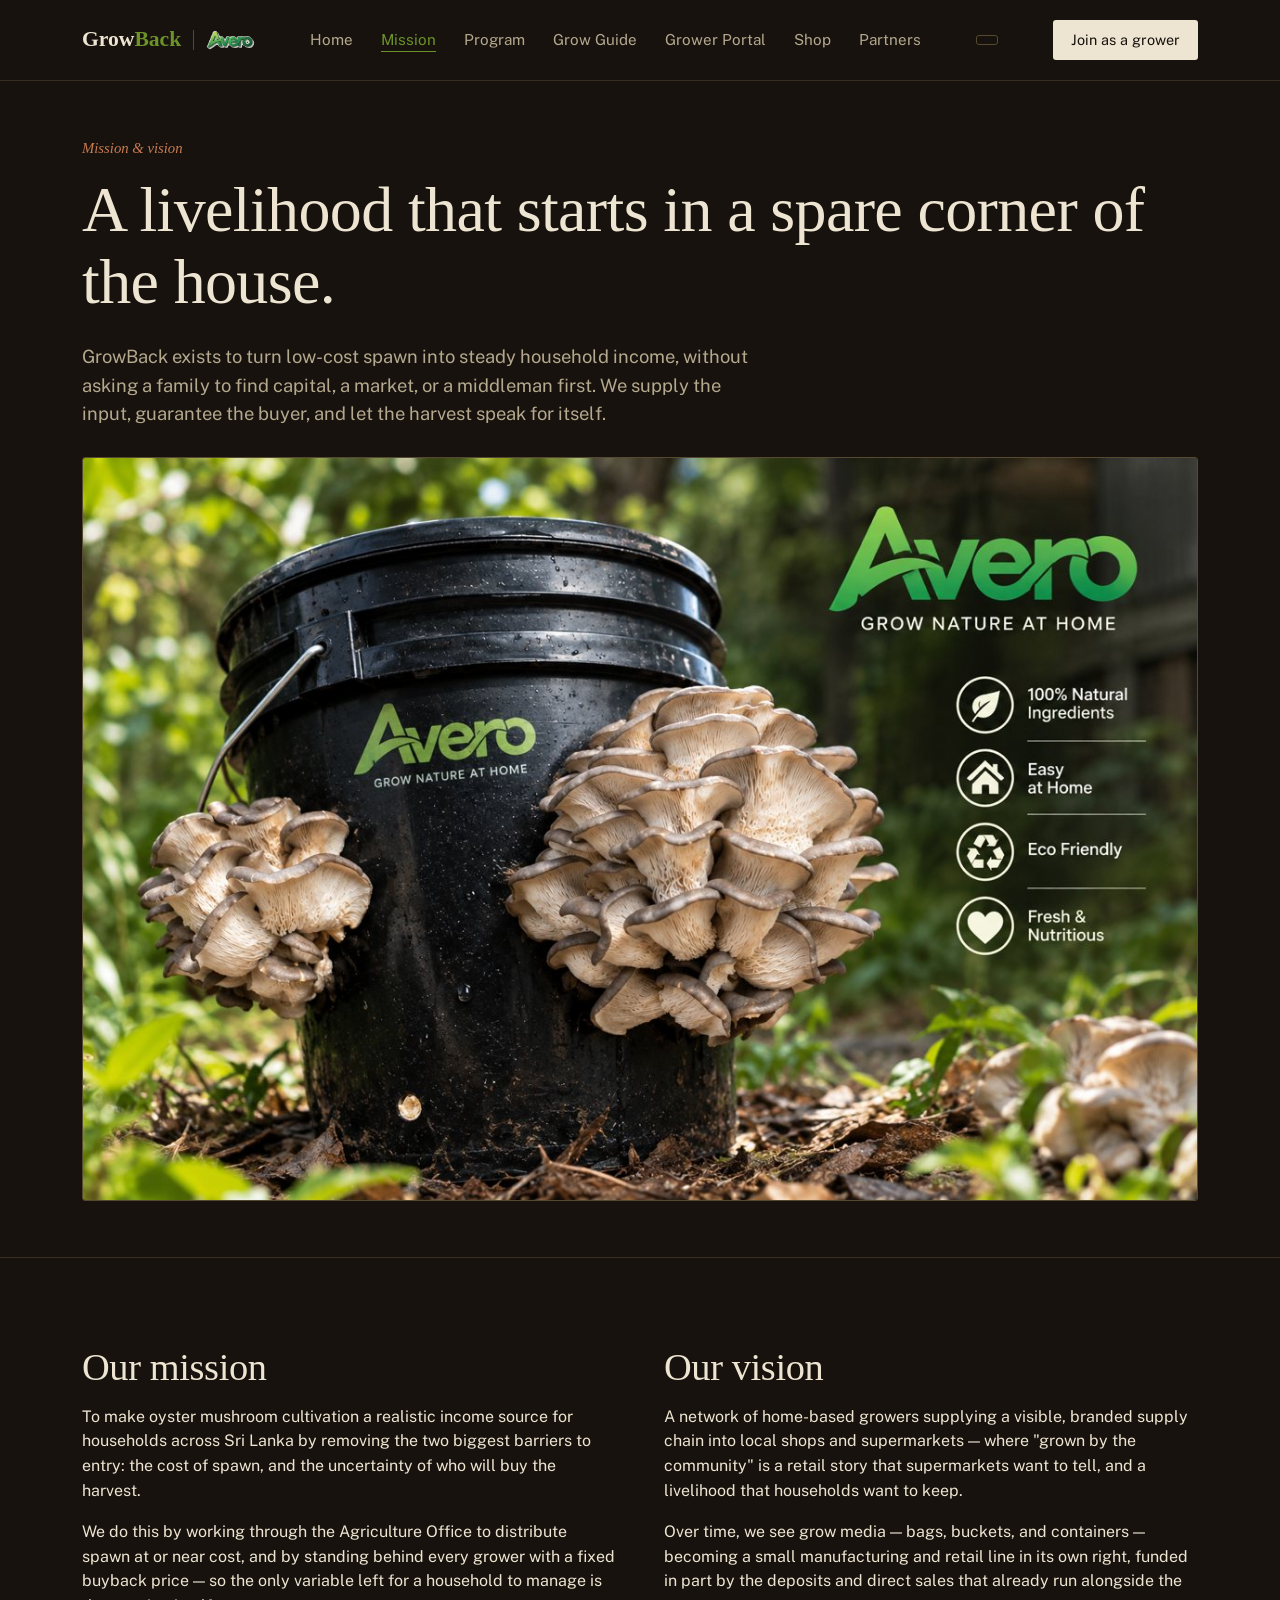
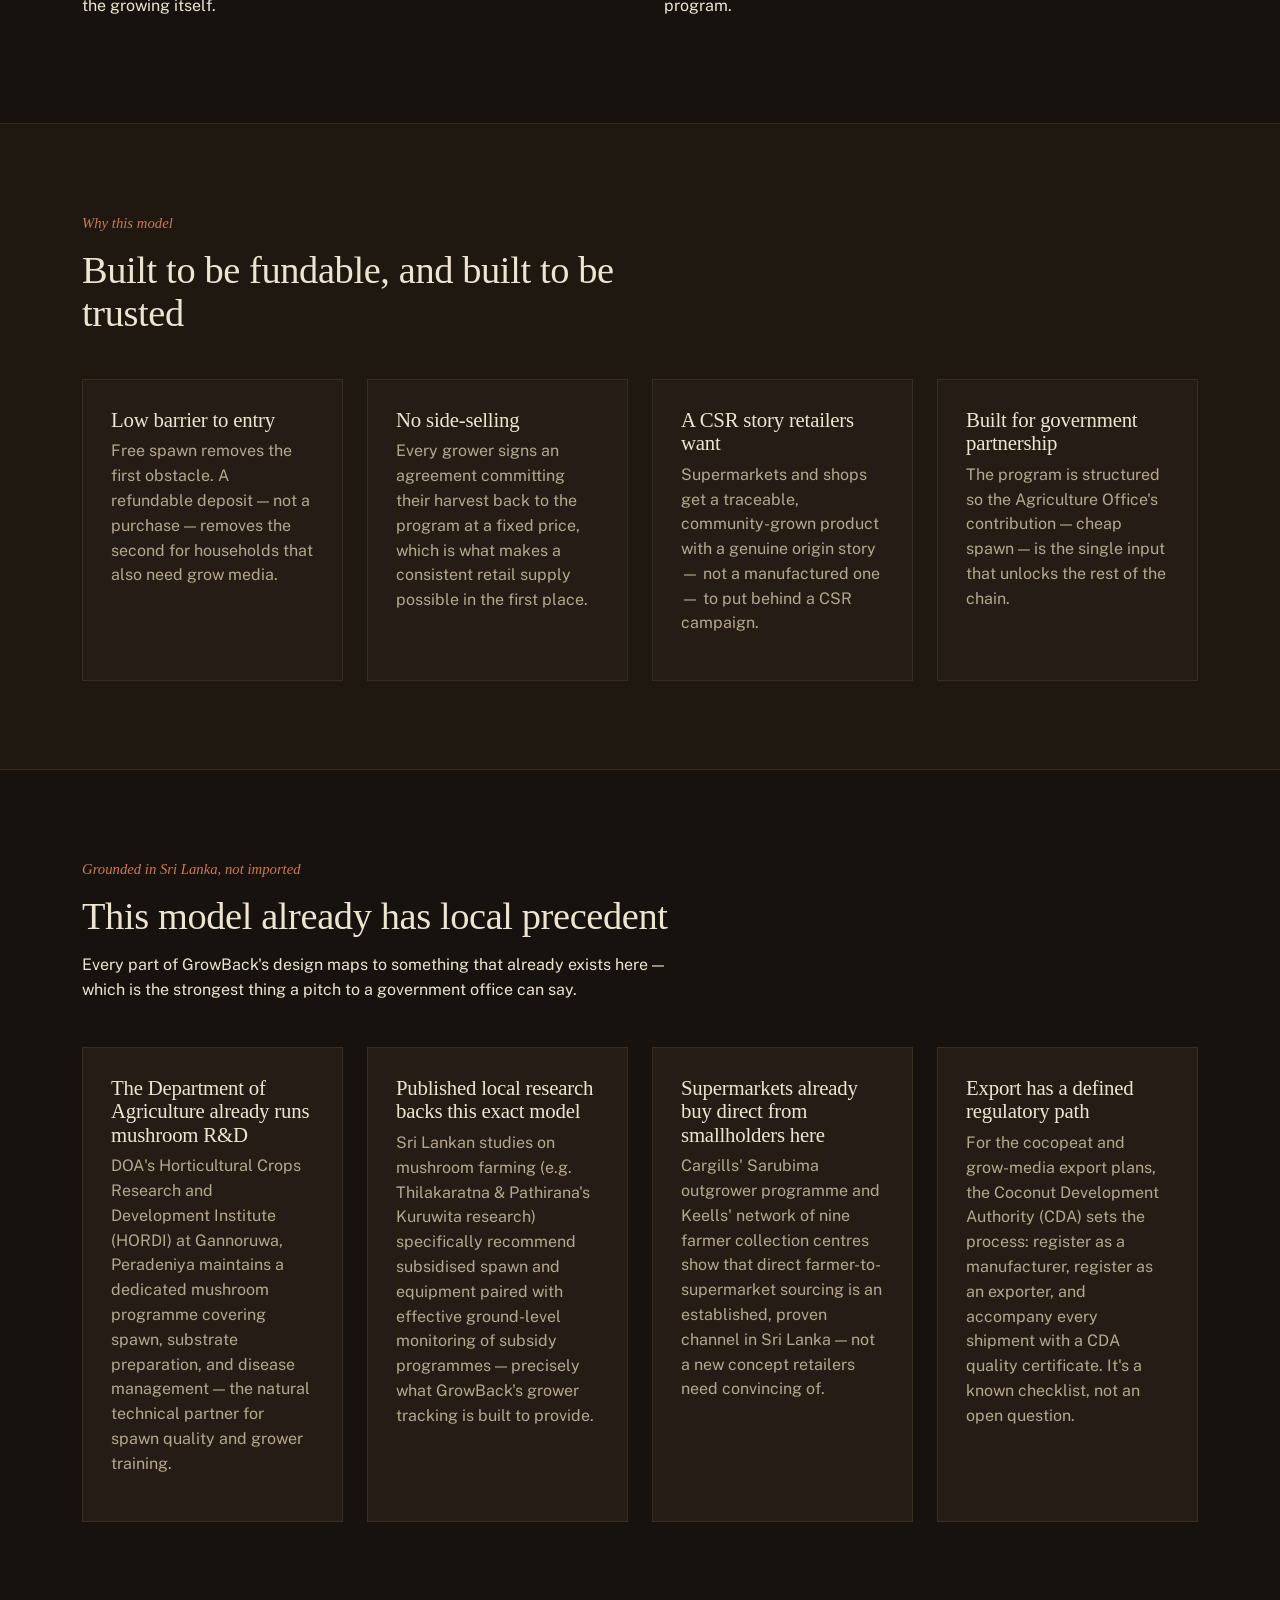
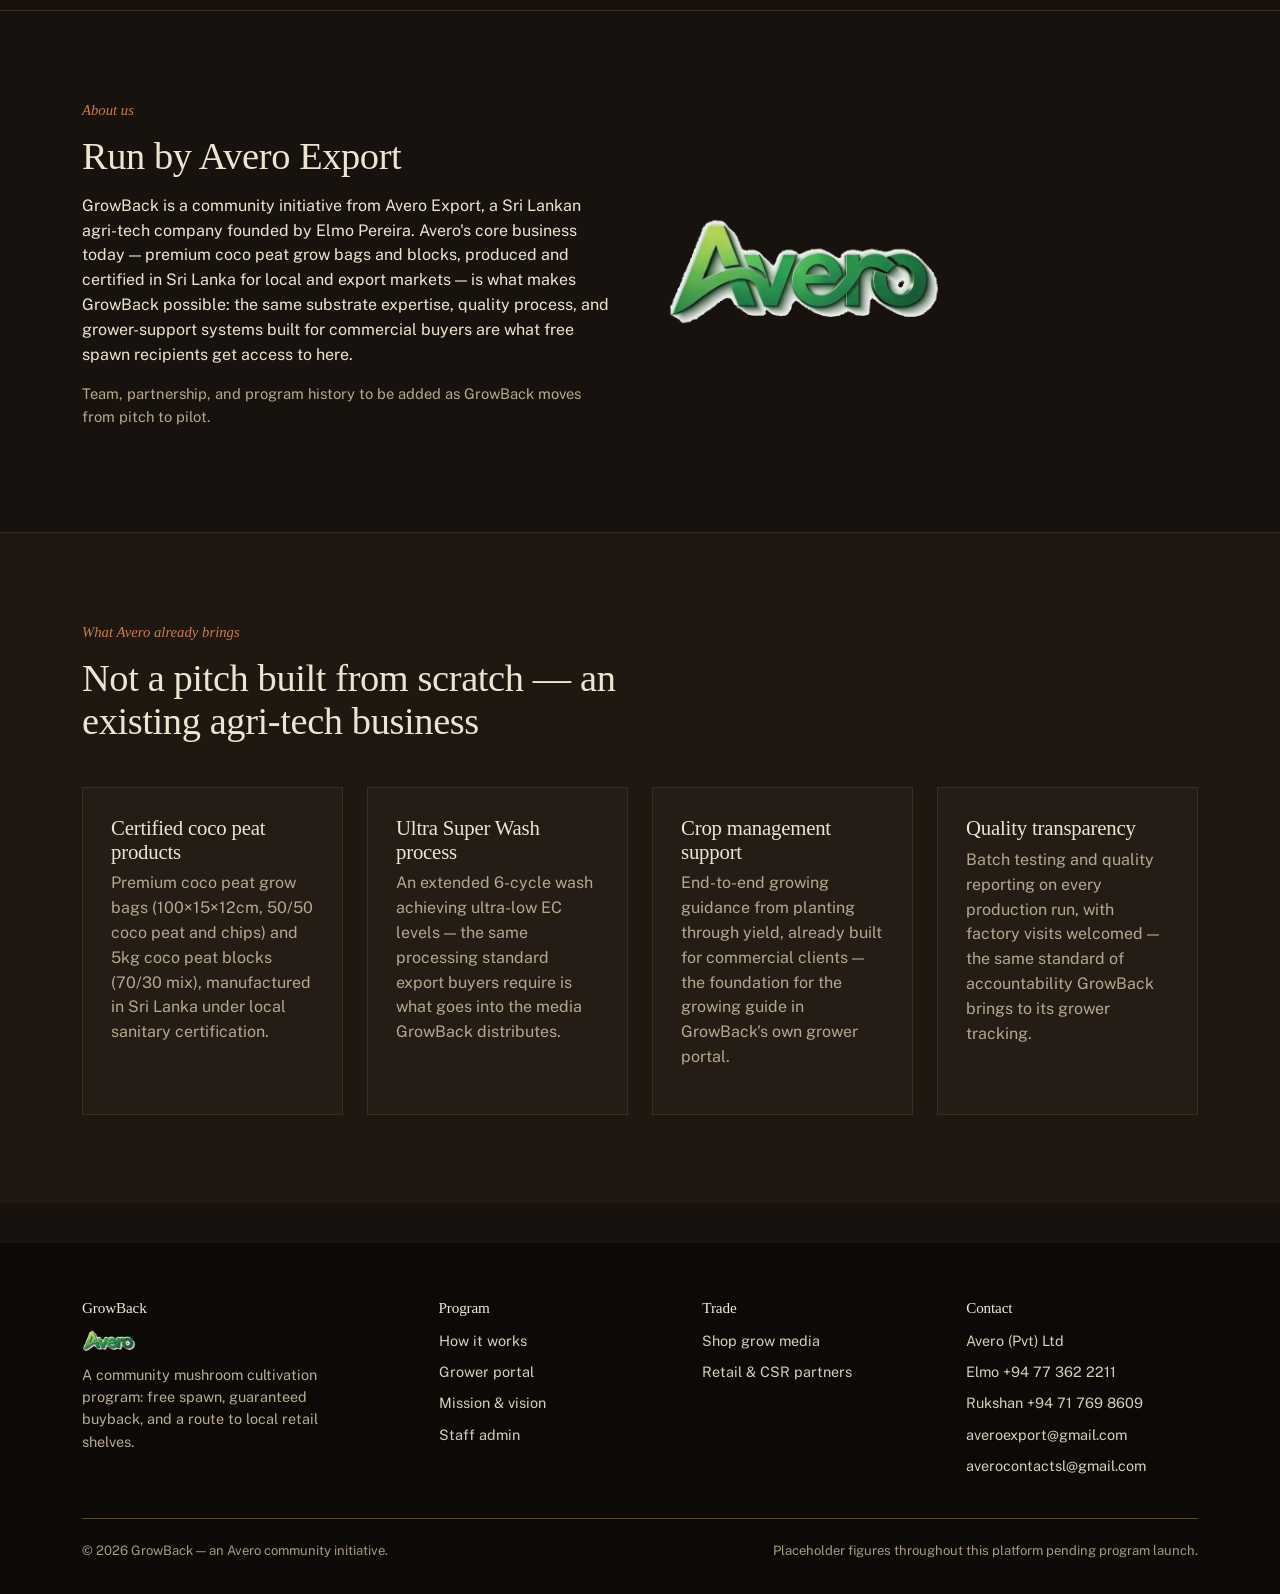
==== commit bcd6c33b: "Add files via upload" ====
--- a/about.html
+++ b/about.html
@@ -22,6 +22,7 @@
       <li><a href="index.html">Home</a></li>
       <li><a href="about.html" class="active">Mission</a></li>
       <li><a href="program.html">Program</a></li>
+      <li><a href="grow-guide.html">Grow Guide</a></li>
       <li><a href="portal.html">Grower Portal</a></li>
       <li><a href="shop.html">Shop</a></li>
       <li><a href="partners.html">Partners</a></li>
--- a/css/styles.css
+++ b/css/styles.css
@@ -2,23 +2,27 @@
    Design tokens
    Subject: community mushroom cultivation program — spawn
    distribution, buyback, grow media, CSR retail partnership.
-   Palette drawn from the mushroom itself: bark, cap tan,
-   spore print, parchment ledger paper, clay pot, moss.
+   Dark variant: mushrooms grow in the dark, so the page reads
+   as a growing room — near-black soil/bark surfaces, rising to
+   a near-pitch "root cellar" at the footer. Cap tan, terracotta,
+   the real Avero green, and spore-lilac are all brightened to
+   hold contrast against the dark surfaces.
    ========================================================= */
 :root {
-  --bg:        #F1EAD9;   /* parchment / ledger paper */
-  --bg-alt:    #E7DBBE;   /* deeper paper for alt sections */
-  --bg-dark:   #241D15;   /* bark brown, near-black */
-  --ink:       #241D15;   /* bark brown, primary text */
-  --ink-soft:  #5B5142;   /* muted bark for secondary text */
-  --line:      #C7B896;   /* hairline rule on paper */
-  --line-dark: #4A4030;   /* hairline rule on bark */
-  --tan:       #C9A66B;   /* mushroom cap tan */
-  --clay:      #A85736;   /* terracotta pot — primary CTA */
-  --clay-deep: #8A4529;
-  --moss:      #4E5B3D;   /* moss green — growth / CSR */
-  --spore:     #7C6E93;   /* spore-print lilac-grey — tier B / info */
-  --paper-card:#FBF7EC;
+  --bg:        #17120D;   /* growing room — dark soil/bark */
+  --bg-alt:    #1F1811;   /* slightly raised dark section */
+  --bg-dark:   #0C0906;   /* root cellar — near-pitch, footer */
+  --ink:       #EDE4D2;   /* parchment ink, now the text color */
+  --ink-soft:  #B4A88E;   /* muted parchment for secondary text */
+  --line:      #372D20;   /* hairline rule on dark surfaces */
+  --line-dark: #57492F;   /* stronger hairline / borders */
+  --tan:       #D9B77E;   /* mushroom cap tan, brightened */
+  --brand:      #6B9328;  /* Avero green — sampled from the flat icon badges on the real packaging */
+  --brand-deep: #587A1E;
+  --rust:      #C97B52;   /* terracotta, brightened */
+  --rust-deep: #A9603C;
+  --spore:     #A79BC4;   /* spore-print lilac-grey, brightened */
+  --paper-card:#251D15;   /* dark card surface, one step up from bg */
 
   --font-display: "Fraunces", "Iowan Old Style", Georgia, serif;
   --font-body: "Public Sans", "Inter", -apple-system, sans-serif;
@@ -90,7 +94,11 @@
   align-items: center;
   justify-content: space-between;
   gap: 24px;
-}
+  flex-wrap: wrap;
+}
+.brand-lockup { display: flex; align-items: center; gap: 12px; }
+.brand-lockup .divider { width: 1px; height: 20px; background: var(--line-dark); display: inline-block; }
+.brand-lockup img { height: 20px; width: auto; display: block; }
 .wordmark {
   font-family: var(--font-display);
   font-size: 1.35rem;
@@ -99,7 +107,7 @@
   color: var(--ink);
   white-space: nowrap;
 }
-.wordmark span { color: var(--clay); }
+.wordmark span { color: var(--brand); }
 .nav-links {
   display: flex;
   gap: 28px;
@@ -117,8 +125,8 @@
   transition: color .15s, border-color .15s;
 }
 .nav-links a:hover, .nav-links a.active {
-  color: var(--clay);
-  border-color: var(--clay);
+  color: var(--brand);
+  border-color: var(--brand);
 }
 .nav-cta {
   font-size: 0.9rem;
@@ -129,7 +137,7 @@
   border-radius: var(--radius);
   white-space: nowrap;
 }
-.nav-cta:hover { background: var(--clay); }
+.nav-cta:hover { background: var(--brand); }
 .nav-toggle { display: none; }
 
 /* ---------------- Google Translate widget ---------------- */
@@ -183,12 +191,12 @@
   font-family: var(--font-body);
   transition: background .15s, color .15s, border-color .15s;
 }
-.btn-primary { background: var(--clay); color: var(--bg); }
-.btn-primary:hover { background: var(--clay-deep); }
+.btn-primary { background: var(--brand); color: var(--bg); }
+.btn-primary:hover { background: var(--brand-deep); }
 .btn-outline { border-color: var(--ink); color: var(--ink); background: transparent; }
 .btn-outline:hover { background: var(--ink); color: var(--bg); }
-.btn-moss { background: var(--moss); color: var(--bg); }
-.btn-moss:hover { background: #3c4630; }
+.btn-moss { background: var(--rust); color: var(--bg); }
+.btn-moss:hover { background: var(--rust-deep); }
 .btn-block { width: 100%; justify-content: center; }
 .btn[disabled] { opacity: .45; cursor: not-allowed; }
 
@@ -207,7 +215,7 @@
 }
 .eyebrow {
   font-size: 0.92rem;
-  color: var(--moss);
+  color: var(--rust);
   margin-bottom: 14px;
   font-style: italic;
   font-family: var(--font-display);
@@ -229,7 +237,7 @@
 .ledger-num {
   font-family: var(--font-display);
   font-size: 2.1rem;
-  color: var(--clay);
+  color: var(--brand);
   display: block;
 }
 .ledger-label { color: var(--ink-soft); font-size: 0.92rem; }
@@ -291,7 +299,7 @@
 .step-num {
   font-family: var(--font-display);
   font-style: italic;
-  color: var(--clay);
+  color: var(--brand);
   font-size: 1.1rem;
   display: block;
   margin-bottom: 10px;
@@ -329,7 +337,7 @@
   color: var(--ink);
 }
 .field input:focus, .field select:focus, .field textarea:focus {
-  outline: 2px solid var(--clay);
+  outline: 2px solid var(--brand);
   outline-offset: 1px;
 }
 .field-row { display: grid; grid-template-columns: 1fr 1fr; gap: 16px; }
@@ -376,10 +384,10 @@
   border-radius: var(--radius);
   font-size: 0.78rem;
 }
-.badge.free { background: #E4E9DB; color: var(--moss); }
-.badge.deposit { background: #E6E1EE; color: var(--spore); }
-.badge.pending { background: #F1E5D3; color: var(--clay-deep); }
-.badge.returned { background: #E4E9DB; color: var(--moss); }
+.badge.free { background: rgba(95,160,147,.16); color: var(--brand); }
+.badge.deposit { background: rgba(167,155,196,.16); color: var(--spore); }
+.badge.pending { background: rgba(201,123,82,.16); color: var(--rust); }
+.badge.returned { background: rgba(95,160,147,.16); color: var(--brand); }
 
 /* ---------------- Shop ---------------- */
 .product-grid {
@@ -398,7 +406,7 @@
   border-bottom: 1px solid var(--line);
 }
 .product-body { padding: 20px; }
-.product-price { font-family: var(--font-display); font-size: 1.3rem; color: var(--clay); margin: 6px 0 14px; }
+.product-price { font-family: var(--font-display); font-size: 1.3rem; color: var(--brand); margin: 6px 0 14px; }
 .qty-row { display: flex; align-items: center; gap: 10px; margin-bottom: 12px; }
 .qty-row button {
   width: 30px; height: 30px; border: 1px solid var(--line-dark);
@@ -415,7 +423,7 @@
 }
 .cart-drawer.open { transform: translateX(0); }
 .cart-overlay {
-  position: fixed; inset: 0; background: rgba(36,29,21,.4); z-index: 55;
+  position: fixed; inset: 0; background: rgba(0,0,0,.6); z-index: 55;
   opacity: 0; pointer-events: none; transition: opacity .25s;
 }
 .cart-overlay.open { opacity: 1; pointer-events: auto; }
@@ -494,6 +502,6 @@
 
 /* ---------------- Shared: activity log rows, unit tags, sync note ---------------- */
 .event-row { display:flex; gap:12px; align-items:baseline; padding:10px 0; border-top:1px solid var(--line); font-size:.92rem; flex-wrap:wrap; }
-.event-type { font-family:var(--font-display); color:var(--clay); min-width:130px; }
+.event-type { font-family:var(--font-display); color:var(--brand); min-width:130px; }
 .unit-tag { font-family:monospace; background:var(--bg-alt); padding:1px 7px; border-radius:3px; font-size:.82rem; }
 .sync-note { font-size:.82rem; color:var(--ink-soft); }
